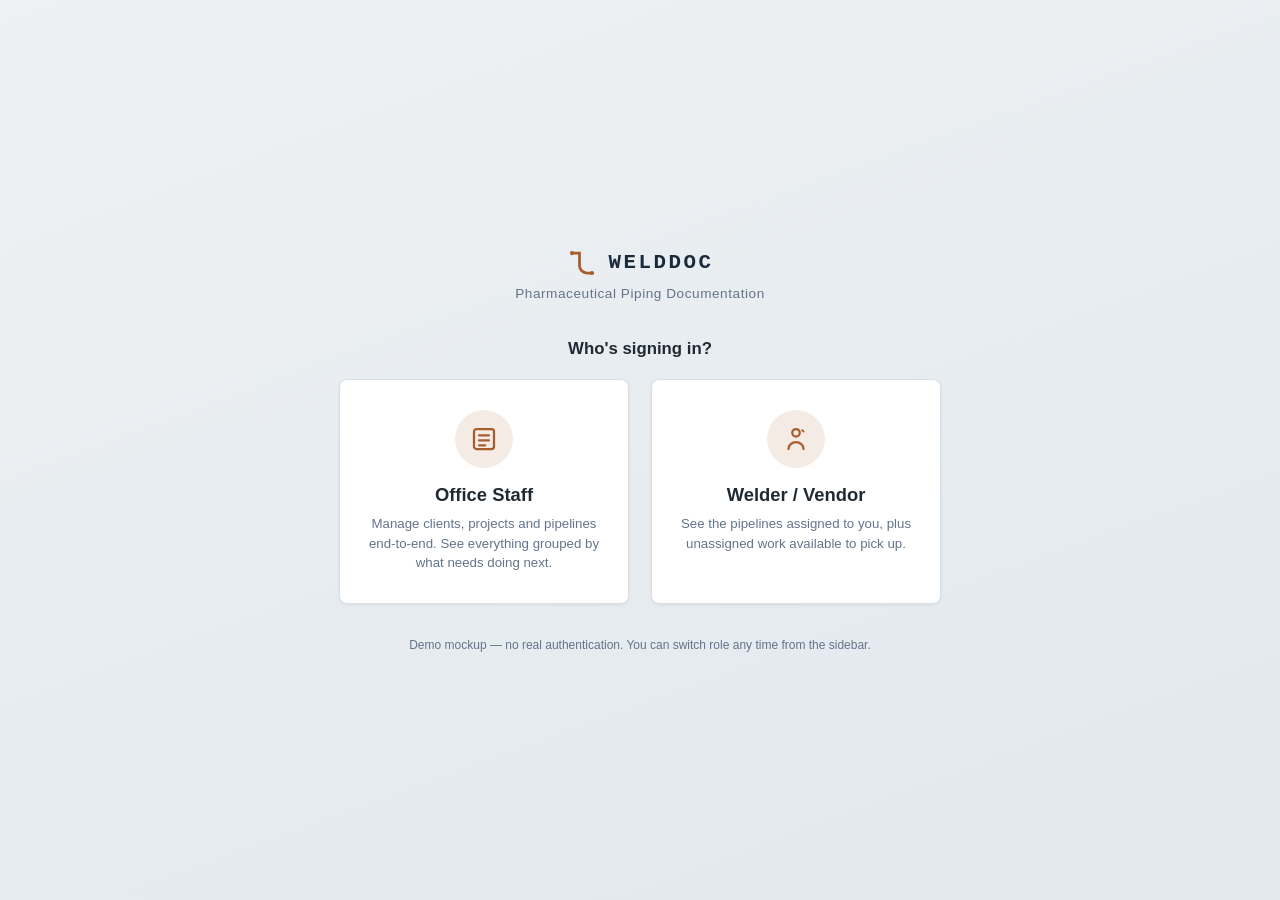
==== weldoc/role.html @ 4fdcdf94 "WeldDoc - Frontend + Flask API backend with Azure SQL" ====
<!DOCTYPE html><html lang="en"><head><meta charset="UTF-8"><meta name="viewport" content="width=device-width, initial-scale=1.0">
<title>WeldDoc — Sign in</title><link rel="stylesheet" href="styles.css"></head><body>
<div class="role-page">
  <div class="role-brand">
    <svg width="30" height="30" viewBox="0 0 24 24" fill="none" xmlns="http://www.w3.org/2000/svg"><path d="M4 4H10V14C10 17.3137 12.6863 20 16 20H20" stroke="currentColor" stroke-width="2.2" stroke-linecap="round"/><circle cx="4" cy="4" r="1.7" fill="currentColor"/><circle cx="20" cy="20" r="1.7" fill="currentColor"/></svg>
    <span class="brand-name">WELDDOC</span>
  </div>
  <div class="role-tagline">Pharmaceutical Piping Documentation</div>
  <div style="font-weight:700;font-size:1.05rem;margin-bottom:20px;">Who's signing in?</div>
  <div class="role-cards">
    <a class="role-card" href="#" onclick="chooseRole('office');return false;">
      <div class="role-icon"><svg viewBox="0 0 24 24" fill="none"><rect x="4" y="4" width="16" height="16" rx="2" stroke="currentColor" stroke-width="1.8"/><path d="M8 9h8M8 13h8M8 17h5" stroke="currentColor" stroke-width="1.8" stroke-linecap="round"/></svg></div>
      <h2>Office Staff</h2>
      <p>Manage clients, projects and pipelines end-to-end. See everything grouped by what needs doing next.</p>
    </a>
    <a class="role-card" href="#" onclick="chooseRole('vendor');return false;">
      <div class="role-icon"><svg viewBox="0 0 24 24" fill="none"><circle cx="12" cy="7" r="3" stroke="currentColor" stroke-width="1.8"/><path d="M6 20c0-3 2.7-5.5 6-5.5s6 2.5 6 5.5" stroke="currentColor" stroke-width="1.8" stroke-linecap="round"/><path d="m17 4 2 2-1 1-2-2z" fill="currentColor"/></svg></div>
      <h2>Welder / Vendor</h2>
      <p>See the pipelines assigned to you, plus unassigned work available to pick up.</p>
    </a>
  </div>
  <div class="role-foot">Demo mockup — no real authentication. You can switch role any time from the sidebar.</div>
</div>
<script src="app.js"></script><script>initRolePage();</script>
</body></html>
---- weldoc/styles.css ----
:root {
  --ink:#1A2B3C; --blueprint:#3E6690; --blueprint-light:#8FB4D9; --blueprint-soft:rgba(62,102,144,0.14);
  --copper:#A85D2C; --copper-hover:#8A4B22; --copper-soft:rgba(168,93,44,0.12); --copper-ink:#7A431F;
  --bg:#EEF1F3; --surface:#FFFFFF; --border:#D9DFE5; --text:#202A33; --text-muted:#64748B;
  --danger:#A83232; --danger-hover:#8A2828; --danger-soft:rgba(168,50,50,0.10);
  --success:#2F7D52; --success-soft:rgba(47,125,82,0.12);
  --radius:4px; --shadow-sm:0 1px 3px rgba(26,43,60,0.08); --shadow-md:0 12px 32px rgba(26,43,60,0.22);
  --sans:-apple-system,BlinkMacSystemFont,"Segoe UI",Roboto,Helvetica,Arial,sans-serif;
  --mono:ui-monospace,"SF Mono","Cascadia Mono","Roboto Mono",Consolas,"Courier New",monospace;
  --sidebar-w:224px; --topbar-h:56px;
}
* { box-sizing:border-box; }
body { margin:0; font-family:var(--sans); background:var(--bg); color:var(--text); -webkit-font-smoothing:antialiased; }
a { color:inherit; }
a:focus-visible,button:focus-visible,input:focus-visible,textarea:focus-visible,select:focus-visible { outline:2px solid var(--blueprint); outline-offset:2px; }
@media (prefers-reduced-motion:reduce){ *{transition:none!important;} }

.accent-bar{position:fixed;top:0;left:0;right:0;height:4px;background:var(--copper);z-index:60;}
.topbar{position:fixed;top:4px;left:0;right:0;height:var(--topbar-h);background:var(--ink);color:#fff;padding:0 24px;display:flex;align-items:center;gap:20px;z-index:55;}
.brand{display:flex;align-items:center;gap:10px;text-decoration:none;}
.brand svg{color:var(--copper);flex-shrink:0;}
.brand-text{display:flex;flex-direction:column;line-height:1.15;}
.brand-name{font-family:var(--mono);font-weight:700;font-size:0.95rem;letter-spacing:0.12em;color:#fff;}
.brand-tagline{font-size:0.62rem;letter-spacing:0.1em;color:#8CA0B3;text-transform:uppercase;}
.topbar-divider{width:1px;align-self:stretch;background:#2E4257;}
.breadcrumb{font-family:var(--mono);font-size:0.75rem;letter-spacing:0.04em;text-transform:uppercase;color:var(--blueprint-light);flex:1;}
.breadcrumb a{color:var(--blueprint-light);text-decoration:none;} .breadcrumb a:hover{text-decoration:underline;}
.topbar-reset{background:none;border:1px solid #2E4257;color:#8CA0B3;font-size:0.68rem;padding:5px 10px;border-radius:4px;cursor:pointer;font-family:var(--sans);}
.topbar-reset:hover{color:#fff;border-color:#456079;}

.sidebar{position:fixed;top:calc(var(--topbar-h) + 4px);left:0;bottom:0;width:var(--sidebar-w);background:var(--surface);border-right:1px solid var(--border);overflow-y:auto;z-index:40;padding:14px 0;display:flex;flex-direction:column;}
.nav-section-label{font-size:0.64rem;font-weight:700;text-transform:uppercase;letter-spacing:0.08em;color:#9AA7B3;padding:6px 22px 6px;}
.nav-tab{display:flex;align-items:center;gap:11px;padding:10px 22px;font-size:0.88rem;font-weight:600;color:var(--text-muted);text-decoration:none;border-left:3px solid transparent;}
.nav-tab:hover{color:var(--text);background:#F5F7F9;}
.nav-tab.active{color:var(--ink);border-left-color:var(--copper);background:var(--copper-soft);}
.nav-tab svg{flex-shrink:0;width:17px;height:17px;opacity:0.85;}
.nav-tab .nav-label{flex:1;}
.nav-count{font-family:var(--mono);font-size:0.7rem;font-weight:600;background:var(--blueprint-soft);color:var(--blueprint);border-radius:10px;padding:1px 7px;}
.nav-tab.active .nav-count{background:#fff;}
.sidebar-role{margin-top:auto;padding:14px 22px 4px;border-top:1px solid var(--border);}
.sidebar-role .role-line{font-size:0.72rem;color:var(--text-muted);margin-bottom:6px;}
.sidebar-role .role-line strong{color:var(--text);}
.sidebar-role a{font-size:0.78rem;color:var(--blueprint);font-weight:600;text-decoration:none;} .sidebar-role a:hover{text-decoration:underline;}

.content{margin-left:var(--sidebar-w);padding:calc(var(--topbar-h) + 28px) 32px 64px;max-width:1400px;}
.context-bar{display:flex;align-items:center;gap:8px;flex-wrap:wrap;font-size:0.82rem;color:var(--text-muted);margin-bottom:14px;}
.context-bar a{color:var(--blueprint);text-decoration:none;font-weight:600;} .context-bar a:hover{text-decoration:underline;}
.context-bar .sep{color:#B7C2CC;}
.page-header{display:flex;justify-content:space-between;align-items:flex-start;margin-bottom:18px;flex-wrap:wrap;gap:12px;}
.page-header h1{font-size:1.4rem;margin:0;font-weight:700;}
.page-subtitle{color:var(--text-muted);font-size:0.87rem;margin-top:5px;}
.back-link{background:none;border:none;color:var(--blueprint);font-weight:600;font-size:0.85rem;cursor:pointer;padding:0;margin-bottom:12px;font-family:var(--sans);text-decoration:none;display:inline-block;}
.back-link:hover{text-decoration:underline;}

.stat-grid{display:flex;gap:14px;flex-wrap:wrap;margin-bottom:24px;}
.stat-tile{background:var(--surface);border:1px solid var(--border);border-left:3px solid var(--blueprint);border-radius:var(--radius);padding:15px 20px;min-width:130px;flex:1;box-shadow:var(--shadow-sm);}
.stat-tile.t-copper{border-left-color:var(--copper);} .stat-tile.t-success{border-left-color:var(--success);}
.stat-tile.t-danger{border-left-color:var(--danger);} .stat-tile.t-neutral{border-left-color:#9AA7B3;}
.stat-num{font-size:1.75rem;font-weight:700;line-height:1.1;}
.stat-label{font-size:0.72rem;text-transform:uppercase;letter-spacing:0.05em;color:var(--text-muted);margin-top:5px;font-weight:600;}

.filter-chip-bar{margin-bottom:16px;min-height:4px;}
.filter-chip{display:inline-flex;align-items:center;gap:8px;background:var(--copper-soft);color:var(--copper-ink);border:1px solid #E3C4AE;border-radius:20px;padding:4px 6px 4px 13px;font-weight:600;font-size:0.8rem;}
.filter-chip a{background:#fff;border:none;border-radius:50%;width:18px;height:18px;line-height:18px;text-align:center;font-size:0.8rem;color:var(--copper-ink);cursor:pointer;text-decoration:none;}

.btn{border:none;border-radius:var(--radius);padding:10px 18px;font-size:0.88rem;font-weight:600;cursor:pointer;font-family:var(--sans);transition:background 0.15s ease,border-color 0.15s ease;text-decoration:none;display:inline-block;}
.btn-primary{background:var(--copper);color:#fff;} .btn-primary:hover{background:var(--copper-hover);}
.btn-ghost{background:transparent;color:var(--text);border:1px solid var(--border);} .btn-ghost:hover{background:#E4E9ED;}
.btn-danger{background:var(--danger);color:#fff;} .btn-danger:hover{background:var(--danger-hover);}
.btn-sm{padding:6px 12px;font-size:0.8rem;}
.btn-link{background:none;border:none;color:var(--blueprint);font-weight:600;font-size:0.83rem;cursor:pointer;padding:4px 6px;font-family:var(--sans);border-radius:3px;text-decoration:none;}
.btn-link:hover{text-decoration:underline;} .btn-link-danger{color:var(--danger);}

.filter-bar{display:flex;flex-wrap:wrap;align-items:center;gap:10px;margin-bottom:16px;}
.filter-bar select{padding:8px 12px;min-width:160px;border:1px solid var(--border);border-radius:var(--radius);font-size:0.85rem;font-family:var(--sans);color:var(--text);background:var(--surface);}
.filter-bar select:focus{outline:none;border-color:var(--copper);}
.filter-clear{background:none;border:none;color:var(--blueprint);font-size:0.83rem;font-weight:600;cursor:pointer;padding:4px 6px;text-decoration:none;} .filter-clear:hover{text-decoration:underline;}
.filter-input-wrap{margin-bottom:16px;}
.filter-input-wrap input{padding:9px 14px;border:1px solid var(--border);border-radius:var(--radius);font-size:0.88rem;font-family:var(--sans);width:100%;max-width:320px;}
.filter-input-wrap input:focus{outline:none;border-color:var(--copper);box-shadow:0 0 0 3px var(--copper-soft);}

.table-card{background:var(--surface);border:1px solid var(--border);border-radius:var(--radius);box-shadow:var(--shadow-sm);overflow-x:auto;}
table{width:100%;border-collapse:collapse;min-width:660px;}
table.table-wide{min-width:900px;} table.table-xwide{min-width:1240px;}
th{text-align:left;font-size:0.72rem;text-transform:uppercase;letter-spacing:0.07em;color:var(--text-muted);background:#F5F7F9;padding:12px 16px;border-bottom:1px solid var(--border);font-weight:700;white-space:nowrap;}
td{padding:12px 16px;border-bottom:1px solid var(--border);font-size:0.88rem;vertical-align:middle;}
tr:last-child td{border-bottom:none;} tbody tr:hover{background:#F8FAFB;}
tbody tr.clickable-row{cursor:pointer;}
.col-name{font-weight:600;} .col-mono{font-family:var(--mono);font-size:0.82rem;color:var(--text);}
.col-remarks{color:var(--text-muted);max-width:240px;} .col-actions{text-align:right;white-space:nowrap;}
.muted{color:#A9B4BE;font-family:var(--sans);}
.empty-row td{text-align:center;padding:44px 20px;color:var(--text-muted);}
.row-error td{background:rgba(220,38,38,0.08);border-top:1px solid rgba(220,38,38,0.25);border-bottom:1px solid rgba(220,38,38,0.25);}
.row-error td:first-child{border-left:3px solid #dc2626;}
.btn-edit-inline{background:none;border:none;color:var(--text-muted);cursor:pointer;font-size:0.85rem;padding:2px 4px;margin-left:4px;opacity:0.6;} .btn-edit-inline:hover{opacity:1;color:var(--blueprint);}
.waz-doc-current{display:flex;align-items:center;gap:8px;margin-bottom:8px;padding:8px 12px;background:var(--bg);border:1px solid var(--border);border-radius:var(--radius);}
.waz-doc-remove{color:#dc2626;font-size:0.8rem;}
.cell-link{color:var(--blueprint);font-weight:600;cursor:pointer;text-decoration:none;} .cell-link:hover{text-decoration:underline;}
.pipe-no{font-family:var(--mono);font-weight:600;color:var(--blueprint);font-size:0.82rem;cursor:pointer;text-decoration:none;} .pipe-no:hover{text-decoration:underline;}
.person-name{color:var(--blueprint);font-weight:600;cursor:pointer;display:inline;text-decoration:none;} .person-name:hover{text-decoration:underline;}
.person-name.warn{color:var(--copper-ink);} .person-name.expired{color:var(--danger);}
.person-sub{display:block;font-size:0.72rem;color:var(--text-muted);font-family:var(--mono);}
.plus-badge{display:inline-flex;align-items:center;justify-content:center;margin-left:6px;background:var(--blueprint-soft);color:var(--blueprint);border:none;border-radius:10px;padding:1px 8px;font-size:0.7rem;font-weight:700;font-family:var(--mono);cursor:pointer;vertical-align:middle;}
.plus-badge:hover{filter:brightness(0.95);}

.status-badge{border:none;border-radius:999px;padding:5px 12px;font-size:0.78rem;font-weight:600;cursor:pointer;font-family:var(--sans);white-space:nowrap;}
.status-badge:hover{filter:brightness(0.95);}
.status-not-started{background:#E4E9ED;color:#5A6B7A;} .status-ongoing{background:var(--blueprint-soft);color:var(--blueprint);} .status-completed{background:var(--success-soft);color:var(--success);}

.pill{display:inline-flex;align-items:center;gap:6px;font-size:0.75rem;font-weight:600;padding:4px 10px;border-radius:20px;white-space:nowrap;}
.pill .dot{width:7px;height:7px;border-radius:50%;flex:none;}
.pill-0{background:#E4E9ED;color:#5A6B7A;} .pill-0 .dot{background:#5A6B7A;}
.pill-1{background:var(--blueprint-soft);color:var(--blueprint);} .pill-1 .dot{background:var(--blueprint);}
.pill-2{background:var(--copper-soft);color:var(--copper-ink);} .pill-2 .dot{background:var(--copper);}
.pill-3{background:rgba(93,79,168,0.14);color:#4E3F94;} .pill-3 .dot{background:#5D4FA8;}
.pill-4{background:rgba(19,124,140,0.14);color:#0F6B78;} .pill-4 .dot{background:#137C8C;}
.pill-5{background:var(--success-soft);color:var(--success);} .pill-5 .dot{background:var(--success);}

.cpill{display:inline-flex;align-items:center;gap:5px;font-size:0.7rem;font-weight:700;padding:2px 8px;border-radius:12px;white-space:nowrap;text-transform:uppercase;letter-spacing:0.03em;}
.cpill-valid{background:var(--success-soft);color:var(--success);} .cpill-expiring{background:var(--copper-soft);color:var(--copper-ink);} .cpill-expired{background:var(--danger-soft);color:var(--danger);}
.valid-cell{display:flex;flex-direction:column;gap:4px;}

.docs{display:flex;gap:5px;}
.doc-chip{display:inline-flex;align-items:center;padding:3px 9px;border-radius:4px;font-size:0.72rem;font-weight:600;font-family:var(--mono);text-decoration:none;border:1px solid var(--border);white-space:nowrap;cursor:pointer;}
.doc-iso{color:var(--blueprint);} .doc-iso:hover{background:var(--blueprint-soft);border-color:var(--blueprint-light);}
.doc-weld{color:var(--copper-ink);} .doc-weld:hover{background:var(--copper-soft);border-color:#E3C4AE;}
.doc-final{color:var(--success);} .doc-final:hover{background:var(--success-soft);border-color:#9BD3AF;}
.doc-slot{display:inline-flex;align-items:center;padding:3px 9px;border-radius:4px;font-size:0.72rem;font-family:var(--mono);border:1px dashed #D7DDE3;color:#C2CAD3;}

.img-btn{display:inline-flex;align-items:center;gap:5px;padding:4px 10px;border-radius:4px;font-size:0.75rem;font-weight:600;border:1px solid var(--border);background:#fff;cursor:pointer;color:var(--blueprint);text-decoration:none;}
.img-btn:hover{background:var(--blueprint-soft);} .img-btn.empty{color:#C2CAD3;border-style:dashed;cursor:default;}
.remarks-btn{background:none;border:none;color:var(--blueprint);font-weight:600;font-size:0.8rem;cursor:pointer;text-decoration:underline;} .remarks-btn.none{color:#C2CAD3;text-decoration:none;cursor:default;}
.between-cell{display:flex;align-items:center;gap:6px;flex-wrap:wrap;} .between-arrow{color:var(--text-muted);}
.type-tag{font-family:var(--mono);font-weight:700;font-size:0.78rem;}

.info-panel{background:var(--surface);border:1px solid var(--border);border-radius:var(--radius);box-shadow:var(--shadow-sm);padding:20px 24px;margin-bottom:20px;}
.info-grid{display:grid;grid-template-columns:repeat(auto-fill,minmax(190px,1fr));gap:14px 24px;}
.info-item .k{font-size:0.7rem;text-transform:uppercase;letter-spacing:0.05em;color:var(--text-muted);font-weight:600;margin-bottom:4px;}
.info-item .v{font-size:0.92rem;font-weight:600;} .info-item .v.mono{font-family:var(--mono);font-size:0.82rem;}
.profile-head{display:flex;align-items:center;gap:16px;margin-bottom:22px;}
.profile-avatar{width:54px;height:54px;border-radius:50%;background:var(--blueprint);color:#fff;display:flex;align-items:center;justify-content:center;font-family:var(--mono);font-weight:700;font-size:1.1rem;flex-shrink:0;}
.profile-meta h1{margin:0;font-size:1.4rem;} .profile-meta .sub{color:var(--text-muted);font-size:0.85rem;margin-top:3px;font-family:var(--mono);}
.section-label{font-size:0.82rem;font-weight:700;text-transform:uppercase;letter-spacing:0.06em;color:var(--text-muted);margin:22px 0 12px;}

.subtab-nav{display:flex;gap:6px;border-bottom:1px solid var(--border);margin-bottom:20px;}
.subtab{background:none;border:none;padding:10px 14px;font-size:0.9rem;font-weight:600;color:var(--text-muted);cursor:pointer;border-bottom:2px solid transparent;font-family:var(--sans);}
.subtab:hover{color:var(--text);} .subtab.active{color:var(--ink);border-bottom-color:var(--copper);}
.detail-toolbar{display:flex;justify-content:space-between;align-items:center;margin-bottom:14px;flex-wrap:wrap;gap:10px;}
.detail-toolbar h2{font-size:1.05rem;margin:0;}

.seam-card{background:var(--surface);border:1px solid var(--border);border-radius:var(--radius);box-shadow:var(--shadow-sm);margin-bottom:20px;overflow:hidden;}
.seam-card-head{padding:14px 20px;border-bottom:1px solid var(--border);font-family:var(--mono);font-weight:700;font-size:0.85rem;letter-spacing:0.05em;color:var(--blueprint);text-transform:uppercase;}
.seam-schematic{display:flex;align-items:center;justify-content:center;padding:34px 20px 12px;flex-wrap:wrap;}
.pos-box{background:#EEF2F6;border:1px solid var(--border);padding:18px 24px;min-width:150px;text-align:center;}
.pos-box .pos-label{font-family:var(--mono);font-weight:700;color:var(--text);}
.pos-box .pos-desc{font-size:0.72rem;color:var(--text-muted);margin-top:6px;}
.naht-marker{display:flex;flex-direction:column;align-items:center;padding:0 4px;}
.naht-marker .naht-label{font-family:var(--mono);font-size:0.7rem;font-weight:700;color:var(--copper-ink);margin-bottom:4px;}
.naht-marker .naht-bar{width:8px;height:44px;border-radius:5px;background:var(--copper);}
.seam-drawing-line{text-align:center;font-size:0.8rem;color:var(--text-muted);padding:4px 20px 18px;}
.seam-metrics{display:grid;grid-template-columns:repeat(auto-fill,minmax(150px,1fr));border-top:1px solid var(--border);}
.seam-metric{padding:14px 18px;border-right:1px solid var(--border);border-bottom:1px solid var(--border);}
.seam-metric .k{font-size:0.66rem;text-transform:uppercase;letter-spacing:0.05em;color:var(--text-muted);font-weight:600;}
.seam-metric .v{font-weight:600;margin-top:6px;}
.jm-head{font-size:0.82rem;font-weight:700;text-transform:uppercase;letter-spacing:0.06em;color:var(--text-muted);margin:6px 0 12px;}
.jm-grid{display:grid;grid-template-columns:repeat(auto-fill,minmax(280px,1fr));gap:14px;}
.jm-card{border:1px solid var(--border);border-radius:var(--radius);background:var(--surface);box-shadow:var(--shadow-sm);overflow:hidden;}
.jm-card-head{display:flex;align-items:center;gap:8px;padding:10px 14px;background:#F5F7F9;border-bottom:1px solid var(--border);}
.jm-item-tag{background:var(--ink);color:#fff;border-radius:3px;padding:2px 8px;font-size:0.72rem;font-weight:700;}
.jm-waz{font-family:var(--mono);font-size:0.78rem;color:var(--text-muted);}
.jm-card-body{padding:14px;}
.jm-title{font-weight:700;font-size:0.9rem;margin-bottom:10px;}
.jm-row{display:flex;justify-content:space-between;padding:4px 0;font-size:0.82rem;gap:12px;}
.jm-row .k{color:var(--blueprint);} .jm-row .v{font-family:var(--mono);text-align:right;}
.ok-tag{background:var(--success-soft);color:var(--success);border-radius:3px;padding:1px 8px;font-size:0.72rem;font-weight:700;}
.na-tag{background:#E4E9ED;color:#5A6B7A;border-radius:3px;padding:1px 8px;font-size:0.72rem;font-weight:700;}

.chip-links{display:flex;gap:8px;flex-wrap:wrap;}
.chip-link{display:inline-flex;align-items:center;gap:6px;padding:6px 12px;border:1px solid var(--border);border-radius:20px;font-size:0.82rem;font-weight:600;color:var(--blueprint);text-decoration:none;background:#fff;}
.chip-link:hover{background:var(--blueprint-soft);}

.modal-overlay{display:none;position:fixed;inset:0;background:rgba(26,43,60,0.55);align-items:flex-start;justify-content:center;z-index:100;padding:44px 20px;overflow:auto;}
.modal-overlay.open{display:flex;}
.modal{background:#fff;border-radius:var(--radius);padding:28px;width:100%;max-width:440px;box-shadow:var(--shadow-md);position:relative;}
.modal.modal-wide{max-width:640px;} .modal.modal-small{max-width:420px;}
.modal-close{position:absolute;top:18px;right:18px;background:none;border:none;font-size:1.1rem;color:var(--text-muted);cursor:pointer;line-height:1;} .modal-close:hover{color:var(--text);}
.modal h2{margin:0 0 20px;font-size:1.15rem;padding-right:20px;}
.form-grid{display:grid;grid-template-columns:1fr 1fr;gap:14px 16px;}
#dn-fields-container,#mp-dn-container{display:grid;grid-template-columns:1fr 1fr;gap:14px 16px;grid-column:1/-1;}
.field{display:block;} .field.wide{grid-column:1/-1;}
.field span.lbl{display:block;font-size:0.78rem;font-weight:600;color:var(--text-muted);margin-bottom:6px;}
.field span.lbl .req{color:var(--danger);font-size:0.85em;margin-left:2px;}
.field input,.field textarea,.field select{width:100%;padding:9px 12px;border:1px solid var(--border);border-radius:3px;font-size:0.9rem;font-family:var(--sans);color:var(--text);background:#fff;}
.field textarea{min-height:64px;resize:vertical;}
.field input:focus,.field textarea:focus,.field select:focus{outline:none;border-color:var(--copper);box-shadow:0 0 0 3px var(--copper-soft);}
.field input:disabled{background:#F1F4F6;color:var(--text-muted);cursor:not-allowed;}
.field input[type=file]{padding:7px 10px;font-size:0.82rem;}
.field-hint{font-size:0.72rem;color:var(--text-muted);margin-top:5px;}
.check-row{display:flex;gap:20px;align-items:center;}
.check-row label{display:flex;align-items:center;gap:8px;font-size:0.86rem;cursor:pointer;} .check-row input{width:auto;}
.inline-add-toggle{background:none;border:none;color:var(--blueprint);font-weight:600;font-size:0.78rem;cursor:pointer;padding:6px 0 0;} .inline-add-toggle:hover{text-decoration:underline;}
.inline-add-panel{display:none;margin-top:8px;padding:12px;background:#F5F7F9;border:1px solid var(--border);border-radius:4px;} .inline-add-panel.open{display:block;}
.inline-add-row{display:flex;gap:8px;} .inline-add-row input{flex:1;} .inline-add-row .btn{padding:8px 14px;white-space:nowrap;}
.checklist{max-height:148px;overflow-y:auto;border:1px solid var(--border);border-radius:4px;padding:6px 10px;background:#fff;}
.check-item{display:flex;align-items:center;gap:8px;padding:5px 0;font-size:0.86rem;cursor:pointer;} .check-item input{width:auto;}
.conn-row{display:flex;gap:8px;margin-bottom:8px;align-items:center;} .conn-row select{flex:1;}
.conn-remove{background:none;border:1px solid var(--border);border-radius:4px;color:var(--danger);cursor:pointer;padding:7px 11px;font-weight:700;}
.conn-remove:hover{background:var(--danger-soft);}
.select-other-text{margin-top:8px;}
.modal-note{grid-column:1/-1;font-size:0.76rem;color:var(--text-muted);background:#F5F7F9;border-radius:5px;padding:9px 12px;line-height:1.5;}
.modal-err{grid-column:1/-1;font-size:0.8rem;color:var(--danger);background:var(--danger-soft);border-radius:5px;padding:9px 12px;display:none;}
.modal-err.show{display:block;}
.modal-actions{display:flex;justify-content:flex-end;gap:10px;margin-top:22px;}
.modal-small p{color:var(--text-muted);font-size:0.9rem;line-height:1.55;}
.img-placeholder{height:180px;background:#EEF2F6;border:1px dashed var(--border);border-radius:4px;display:flex;align-items:center;justify-content:center;color:var(--text-muted);font-size:0.85rem;margin-bottom:12px;text-align:center;padding:0 20px;}
.profile-row{display:flex;justify-content:space-between;padding:8px 0;border-bottom:1px solid var(--border);font-size:0.88rem;} .profile-row:last-child{border-bottom:none;}

/* ---- title dropdown (switch pipeline / project) ---- */
.title-switch{display:inline-flex;align-items:center;gap:8px;position:relative;}
.title-switch h1{margin:0;}
.title-switch-btn{background:none;border:1px solid var(--border);border-radius:var(--radius);color:var(--text-muted);cursor:pointer;padding:5px 9px;display:inline-flex;align-items:center;gap:4px;font-size:0.8rem;font-family:var(--sans);}
.title-switch-btn:hover{background:#E4E9ED;color:var(--text);}
.title-switch select{border:1px solid var(--border);border-radius:var(--radius);background:var(--surface);color:var(--text);font-family:var(--sans);font-size:0.86rem;font-weight:600;padding:7px 10px;cursor:pointer;max-width:420px;}
.title-switch select:focus{outline:none;border-color:var(--copper);box-shadow:0 0 0 3px var(--copper-soft);}
.title-switch-label{font-size:0.68rem;text-transform:uppercase;letter-spacing:0.06em;color:var(--text-muted);font-weight:700;}

/* ---- workflow action bar (mark-as-done / download / export) ---- */
.workflow-bar{display:flex;flex-wrap:wrap;align-items:center;gap:12px;background:var(--surface);border:1px solid var(--border);border-radius:var(--radius);box-shadow:var(--shadow-sm);padding:14px 18px;margin:16px 0 4px;}
.workflow-step{display:flex;align-items:center;gap:8px;font-size:0.82rem;color:var(--text-muted);}
.workflow-step .step-dot{width:20px;height:20px;border-radius:50%;background:#E4E9ED;color:#8695A3;display:flex;align-items:center;justify-content:center;font-size:0.7rem;font-weight:700;flex-shrink:0;}
.workflow-step.done .step-dot{background:var(--success);color:#fff;}
.workflow-step.current .step-dot{background:var(--copper);color:#fff;}
.workflow-step.done{color:var(--text);}
.workflow-arrow{color:#C2CAD3;}
.mark-done-bar{display:flex;flex-wrap:wrap;align-items:center;gap:12px;margin-top:16px;padding:14px 18px;background:#F5F7F9;border:1px solid var(--border);border-radius:var(--radius);}
.mark-done-bar .md-text{font-size:0.85rem;color:var(--text-muted);flex:1;min-width:200px;}
.mark-done-bar .md-text strong{color:var(--text);}
.btn-success{background:var(--success);color:#fff;} .btn-success:hover{background:#256641;}
.btn:disabled{opacity:0.5;cursor:not-allowed;}
.done-chip{display:inline-flex;align-items:center;gap:6px;color:var(--success);font-weight:700;font-size:0.85rem;}
.done-chip svg{width:16px;height:16px;}

/* ---- archive action button ---- */
.btn-archive{background:none;border:none;color:var(--text-muted);cursor:pointer;padding:4px 6px;font-family:var(--sans);font-weight:600;font-size:0.83rem;border-radius:3px;display:inline-flex;align-items:center;gap:5px;}
.btn-archive:hover{color:var(--copper-ink);background:var(--copper-soft);}
.btn-archive svg{width:15px;height:15px;}

/* ---- DN mismatch warning ---- */
.dn-warn{background:rgba(230,160,40,0.18);color:#9A6700;font-weight:700;border-left:3px solid #D9A020;}

/* ---- drag & drop material rows ---- */
.drag-handle{cursor:grab;color:var(--text-muted);font-size:1rem;margin-right:4px;vertical-align:middle;}
tr[draggable="true"]{cursor:grab;}
tr[draggable="true"]:active{cursor:grabbing;}
tr.drag-over td{border-top:2px solid var(--copper)!important;}

/* ---- column header filter dropdown ---- */
.col-filter{position:relative;cursor:pointer;user-select:none;}
.col-filter-btn{display:inline-flex;align-items:center;gap:5px;white-space:nowrap;}
.col-filter-btn::after{content:'▾';font-size:1.1em;opacity:0.5;line-height:1;}
.col-filter.active .col-filter-btn{color:var(--copper);font-weight:700;}
.col-filter.active .col-filter-btn::after{content:'';display:inline-flex;align-items:center;justify-content:center;width:14px;height:14px;border-radius:50%;background:var(--copper);color:#fff;font-size:0.6rem;font-weight:700;}
.col-filter-panel{display:none;position:fixed;z-index:999;min-width:180px;max-height:280px;overflow-y:auto;background:var(--surface);border:1px solid var(--border);border-radius:6px;box-shadow:var(--shadow-md);padding:6px 0;}
.col-filter.open .col-filter-panel{display:block;}
.col-filter-panel .cf-clear{display:block;padding:7px 14px;font-size:0.78rem;color:var(--blueprint);font-weight:600;cursor:pointer;border:none;background:none;width:100%;text-align:left;}
.col-filter-panel .cf-clear:hover{background:var(--blueprint-soft);}
.col-filter-panel .cf-opt{display:block;padding:6px 14px;font-size:0.8rem;cursor:pointer;color:var(--text);white-space:nowrap;}
.col-filter-panel .cf-opt:hover{background:#F5F7F9;}
.col-filter-panel .cf-opt.selected{color:var(--copper);font-weight:700;background:var(--copper-soft);}
/* table-card: horizontal scroll at bottom */
.table-card{background:var(--surface);border:1px solid var(--border);border-radius:var(--radius);box-shadow:var(--shadow-sm);overflow-x:auto;}

/* ---- combined view (table) ---- */
.cv-mat-row td{background:var(--surface);}
.cv-weld-row td{background:rgba(143,180,217,0.12);font-size:0.82rem;}
.cv-table-flag{font-size:0.68rem;font-weight:700;text-transform:uppercase;color:var(--blueprint);}
.cv-branch-badge{display:inline-flex;align-items:center;gap:3px;background:var(--danger-soft);color:var(--danger);border:1px solid rgba(168,50,50,0.3);border-radius:4px;padding:2px 8px;font-size:0.66rem;font-weight:600;font-family:var(--mono);cursor:pointer;margin-left:6px;vertical-align:middle;letter-spacing:0.02em;}
.cv-branch-badge:hover{background:rgba(168,50,50,0.2);color:var(--danger);border-color:var(--danger);}
.cv-blink td{animation:cv-blink 0.5s ease 3;}
@keyframes cv-blink{0%,100%{background:inherit;}50%{background:rgba(168,93,44,0.35) !important;}}

/* ---- inline person dropdown in weld list ---- */
.ipd-wrap{position:relative;display:inline-block;}
.ipd-btn{background:var(--surface);border:1px solid var(--border);border-radius:var(--radius);padding:5px 10px;font-size:0.8rem;font-family:var(--sans);color:var(--text);cursor:pointer;text-align:left;min-width:120px;max-width:180px;white-space:nowrap;overflow:hidden;text-overflow:ellipsis;}
.ipd-btn:hover{border-color:var(--copper);}
.ipd-panel{display:none;position:fixed;z-index:999;background:#fff;border:1px solid var(--border);border-radius:var(--radius);box-shadow:var(--shadow-md);padding:6px 8px;min-width:160px;max-height:240px;overflow-y:auto;}
.ipd-wrap.open .ipd-panel{display:block;}
.ipd-item{display:flex;align-items:center;gap:6px;padding:4px 2px;font-size:0.82rem;cursor:pointer;white-space:nowrap;}
.ipd-item input{width:auto;}

/* ---- archive page ---- */
.archive-client-card{border:1px solid var(--border);border-radius:var(--radius);margin-bottom:14px;overflow:hidden;background:var(--surface);box-shadow:var(--shadow-sm);}
.archive-client-card:last-child{margin-bottom:0;}
.archive-client-head{display:flex;align-items:center;justify-content:space-between;padding:14px 18px;background:#F5F7F9;border-bottom:1px solid var(--border);gap:12px;flex-wrap:wrap;}
.archive-client-head .aclient-name{font-weight:700;font-size:0.95rem;color:var(--text);}
.archive-client-head .aclient-address{font-size:0.82rem;color:var(--text-muted);margin-top:2px;}
.archive-client-head .aclient-remarks{font-size:0.78rem;color:var(--text-muted);margin-top:4px;font-style:italic;}
.archive-client-actions{display:flex;gap:8px;align-items:center;}
.btn-restore{background:none;border:1px solid var(--border);border-radius:var(--radius);color:var(--blueprint);font-weight:600;font-size:0.82rem;cursor:pointer;padding:6px 14px;font-family:var(--sans);display:inline-flex;align-items:center;gap:6px;}
.btn-restore:hover{background:var(--blueprint-soft);border-color:var(--blueprint-light);}
.archive-client-body{padding:14px 18px;}
.archive-client-body .archive-label{font-size:0.72rem;text-transform:uppercase;letter-spacing:0.06em;color:var(--text-muted);font-weight:700;margin-bottom:10px;}
.archive-project-row{display:flex;align-items:center;justify-content:space-between;padding:10px 0;border-bottom:1px solid var(--border);font-size:0.86rem;gap:12px;flex-wrap:wrap;}
.archive-project-row:last-child{border-bottom:none;}
.archive-project-info{display:flex;align-items:center;gap:12px;flex-wrap:wrap;}
.archive-project-info .ap-title{font-weight:600;}
.archive-project-info .ap-no{font-family:var(--mono);font-size:0.78rem;color:var(--text-muted);}
.archive-project-info .ap-location{font-size:0.82rem;color:var(--text-muted);}
.archive-empty{text-align:center;padding:20px 16px;color:var(--text-muted);font-size:0.86rem;}
.archive-empty-page{text-align:center;padding:48px 20px;color:var(--text-muted);font-size:0.92rem;background:var(--surface);border:1px solid var(--border);border-radius:var(--radius);}
.archive-orphan-section{margin-top:20px;}
.archive-detail-panel{margin-top:24px;background:var(--surface);border:1px solid var(--border);border-radius:var(--radius);box-shadow:var(--shadow-sm);padding:20px 24px;}
.archive-detail-head{display:flex;justify-content:space-between;align-items:flex-start;margin-bottom:14px;flex-wrap:wrap;gap:12px;}
.archive-detail-head h2{margin:0;font-size:1.2rem;}
.archive-detail-remarks{font-size:0.85rem;color:var(--text-muted);margin-bottom:16px;font-style:italic;}
.page-header-actions{display:flex;align-items:center;gap:10px;}
.filter-row{display:flex;align-items:center;justify-content:space-between;gap:12px;margin-bottom:16px;}
.filter-row input{padding:9px 14px;border:1px solid var(--border);border-radius:var(--radius);font-size:0.88rem;font-family:var(--sans);width:100%;max-width:320px;}
.filter-row input:focus{outline:none;border-color:var(--copper);box-shadow:0 0 0 3px var(--copper-soft);}

/* ---- home tabs ---- */
.home-tabs{display:flex;flex-wrap:wrap;gap:6px;border-bottom:1px solid var(--border);margin-bottom:20px;}
.home-tab{background:none;border:1px solid transparent;border-bottom:none;padding:10px 14px;font-size:0.85rem;font-weight:600;color:var(--text-muted);cursor:pointer;border-radius:6px 6px 0 0;font-family:var(--sans);display:inline-flex;align-items:center;gap:8px;margin-bottom:-1px;}
.home-tab:hover{color:var(--text);background:#F5F7F9;}
.home-tab.active{color:var(--ink);background:var(--surface);border-color:var(--border);border-bottom-color:var(--surface);}
.home-tab .tab-count{font-family:var(--mono);font-size:0.72rem;font-weight:700;background:var(--blueprint-soft);color:var(--blueprint);border-radius:10px;padding:1px 8px;}
.home-tab.active .tab-count{background:var(--copper-soft);color:var(--copper-ink);}
.home-tab.alert .tab-count{background:var(--danger-soft);color:var(--danger);}
.home-tab-desc{font-size:0.84rem;color:var(--text-muted);margin-bottom:14px;}

/* ---- role selection ---- */
.role-page{min-height:100vh;display:flex;flex-direction:column;align-items:center;justify-content:center;padding:40px 20px;background:linear-gradient(160deg,#EEF1F3 0%,#E1E8EE 100%);}
.role-brand{display:flex;align-items:center;gap:12px;margin-bottom:8px;}
.role-brand svg{color:var(--copper);}
.role-brand .brand-name{font-family:var(--mono);font-weight:700;font-size:1.3rem;letter-spacing:0.12em;color:var(--ink);}
.role-tagline{font-size:0.85rem;color:var(--text-muted);margin-bottom:38px;letter-spacing:0.04em;}
.role-cards{display:flex;gap:22px;flex-wrap:wrap;justify-content:center;}
.role-card{background:var(--surface);border:1px solid var(--border);border-radius:8px;box-shadow:var(--shadow-sm);padding:30px 28px;width:290px;cursor:pointer;text-align:center;text-decoration:none;color:inherit;transition:transform 0.12s ease,box-shadow 0.12s ease,border-color 0.12s ease;display:block;}
.role-card:hover{transform:translateY(-3px);box-shadow:var(--shadow-md);border-color:var(--copper);}
.role-card .role-icon{width:58px;height:58px;border-radius:50%;background:var(--copper-soft);color:var(--copper);display:flex;align-items:center;justify-content:center;margin:0 auto 16px;}
.role-card .role-icon svg{width:30px;height:30px;}
.role-card h2{margin:0 0 8px;font-size:1.15rem;}
.role-card p{margin:0;font-size:0.83rem;color:var(--text-muted);line-height:1.5;}
.role-foot{margin-top:34px;font-size:0.75rem;color:var(--text-muted);}

@media (max-width:720px){ .form-grid{grid-template-columns:1fr;} }
@media (max-width:860px){
  :root{--sidebar-w:0px;}
  .topbar{padding:0 16px;} .brand-tagline{display:none;}
  .sidebar{position:static;top:auto;width:100%;height:auto;flex-direction:row;flex-wrap:nowrap;overflow-x:auto;border-right:none;border-bottom:1px solid var(--border);padding:6px 8px;margin-top:calc(var(--topbar-h) + 4px);}
  .sidebar .nav-section-label,.sidebar-role{display:none;}
  .nav-tab{border-left:none;border-bottom:2px solid transparent;padding:9px 12px;white-space:nowrap;}
  .nav-tab.active{border-left:none;border-bottom-color:var(--copper);}
  .content{margin-left:0;padding:22px 16px 48px;}
  .breadcrumb{display:none;} .col-actions{text-align:left;}
}
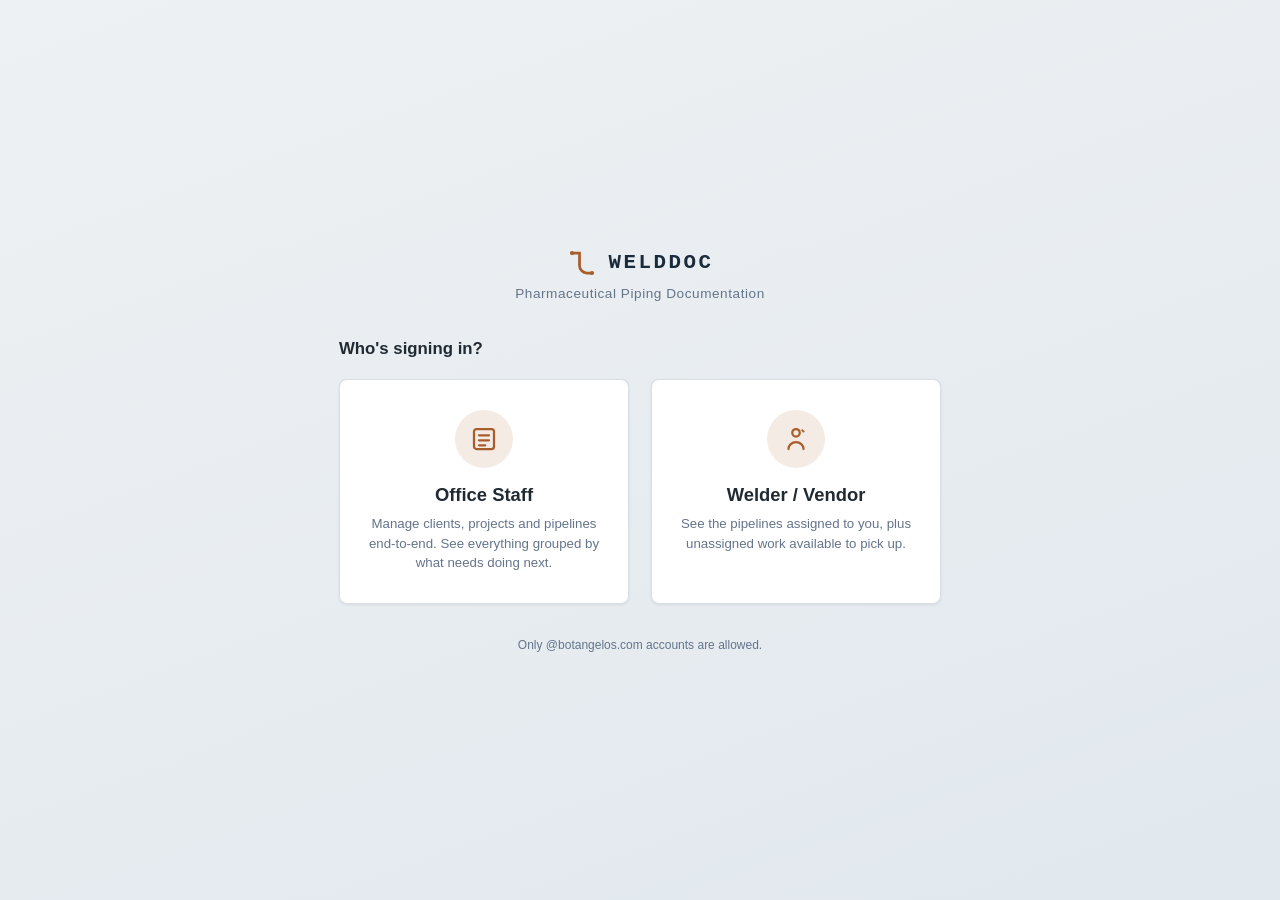
==== commit f19756f2: "Add Microsoft login (Entra ID), remove reset demo data" ====
--- a/weldoc/role.html
+++ b/weldoc/role.html
@@ -1,25 +1,57 @@
 <!DOCTYPE html><html lang="en"><head><meta charset="UTF-8"><meta name="viewport" content="width=device-width, initial-scale=1.0">
-<title>WeldDoc — Sign in</title><link rel="stylesheet" href="styles.css"></head><body>
+<title>WeldDoc — Sign in</title><link rel="stylesheet" href="styles.css">
+<style>
+.ms-btn{display:inline-flex;align-items:center;gap:12px;padding:12px 24px;border:1px solid #8c8c8c;border-radius:4px;background:#fff;cursor:pointer;font-size:1rem;font-family:inherit;transition:box-shadow .15s}
+.ms-btn:hover{box-shadow:0 2px 8px rgba(0,0,0,.15)}
+</style>
+</head><body>
 <div class="role-page">
   <div class="role-brand">
     <svg width="30" height="30" viewBox="0 0 24 24" fill="none" xmlns="http://www.w3.org/2000/svg"><path d="M4 4H10V14C10 17.3137 12.6863 20 16 20H20" stroke="currentColor" stroke-width="2.2" stroke-linecap="round"/><circle cx="4" cy="4" r="1.7" fill="currentColor"/><circle cx="20" cy="20" r="1.7" fill="currentColor"/></svg>
     <span class="brand-name">WELDDOC</span>
   </div>
   <div class="role-tagline">Pharmaceutical Piping Documentation</div>
-  <div style="font-weight:700;font-size:1.05rem;margin-bottom:20px;">Who's signing in?</div>
-  <div class="role-cards">
-    <a class="role-card" href="#" onclick="chooseRole('office');return false;">
-      <div class="role-icon"><svg viewBox="0 0 24 24" fill="none"><rect x="4" y="4" width="16" height="16" rx="2" stroke="currentColor" stroke-width="1.8"/><path d="M8 9h8M8 13h8M8 17h5" stroke="currentColor" stroke-width="1.8" stroke-linecap="round"/></svg></div>
-      <h2>Office Staff</h2>
-      <p>Manage clients, projects and pipelines end-to-end. See everything grouped by what needs doing next.</p>
+
+  <!-- Step 1: Role selection -->
+  <div id="role-select">
+    <div style="font-weight:700;font-size:1.05rem;margin-bottom:20px;">Who's signing in?</div>
+    <div class="role-cards">
+      <a class="role-card" href="#" onclick="selectRole('office');return false;">
+        <div class="role-icon"><svg viewBox="0 0 24 24" fill="none"><rect x="4" y="4" width="16" height="16" rx="2" stroke="currentColor" stroke-width="1.8"/><path d="M8 9h8M8 13h8M8 17h5" stroke="currentColor" stroke-width="1.8" stroke-linecap="round"/></svg></div>
+        <h2>Office Staff</h2>
+        <p>Manage clients, projects and pipelines end-to-end. See everything grouped by what needs doing next.</p>
+      </a>
+      <a class="role-card" href="#" onclick="selectRole('vendor');return false;">
+        <div class="role-icon"><svg viewBox="0 0 24 24" fill="none"><circle cx="12" cy="7" r="3" stroke="currentColor" stroke-width="1.8"/><path d="M6 20c0-3 2.7-5.5 6-5.5s6 2.5 6 5.5" stroke="currentColor" stroke-width="1.8" stroke-linecap="round"/><path d="m17 4 2 2-1 1-2-2z" fill="currentColor"/></svg></div>
+        <h2>Welder / Vendor</h2>
+        <p>See the pipelines assigned to you, plus unassigned work available to pick up.</p>
+      </a>
+    </div>
+  </div>
+
+  <!-- Step 2: Microsoft login (hidden initially) -->
+  <div id="login-step" style="display:none;">
+    <div style="font-weight:700;font-size:1.05rem;margin-bottom:24px;">Sign in to continue</div>
+    <a id="ms-login-btn" href="/login" class="ms-btn">
+      <svg xmlns="http://www.w3.org/2000/svg" width="21" height="21" viewBox="0 0 21 21"><rect x="1" y="1" width="9" height="9" fill="#f25022"/><rect x="11" y="1" width="9" height="9" fill="#7fba00"/><rect x="1" y="11" width="9" height="9" fill="#00a4ef"/><rect x="11" y="11" width="9" height="9" fill="#ffb900"/></svg>
+      Sign in with Microsoft
     </a>
-    <a class="role-card" href="#" onclick="chooseRole('vendor');return false;">
-      <div class="role-icon"><svg viewBox="0 0 24 24" fill="none"><circle cx="12" cy="7" r="3" stroke="currentColor" stroke-width="1.8"/><path d="M6 20c0-3 2.7-5.5 6-5.5s6 2.5 6 5.5" stroke="currentColor" stroke-width="1.8" stroke-linecap="round"/><path d="m17 4 2 2-1 1-2-2z" fill="currentColor"/></svg></div>
-      <h2>Welder / Vendor</h2>
-      <p>See the pipelines assigned to you, plus unassigned work available to pick up.</p>
-    </a>
+    <div style="margin-top:16px;">
+      <button onclick="backToRoles()" style="background:none;border:none;color:var(--copper);cursor:pointer;font-size:0.85rem;">&larr; Back to role selection</button>
+    </div>
   </div>
-  <div class="role-foot">Demo mockup — no real authentication. You can switch role any time from the sidebar.</div>
+
+  <div class="role-foot">Only @botangelos.com accounts are allowed.</div>
 </div>
-<script src="app.js"></script><script>initRolePage();</script>
+<script>
+function selectRole(role){
+  localStorage.setItem('weldoc_role', role);
+  document.getElementById('role-select').style.display='none';
+  document.getElementById('login-step').style.display='block';
+}
+function backToRoles(){
+  document.getElementById('role-select').style.display='';
+  document.getElementById('login-step').style.display='none';
+}
+</script>
 </body></html>
